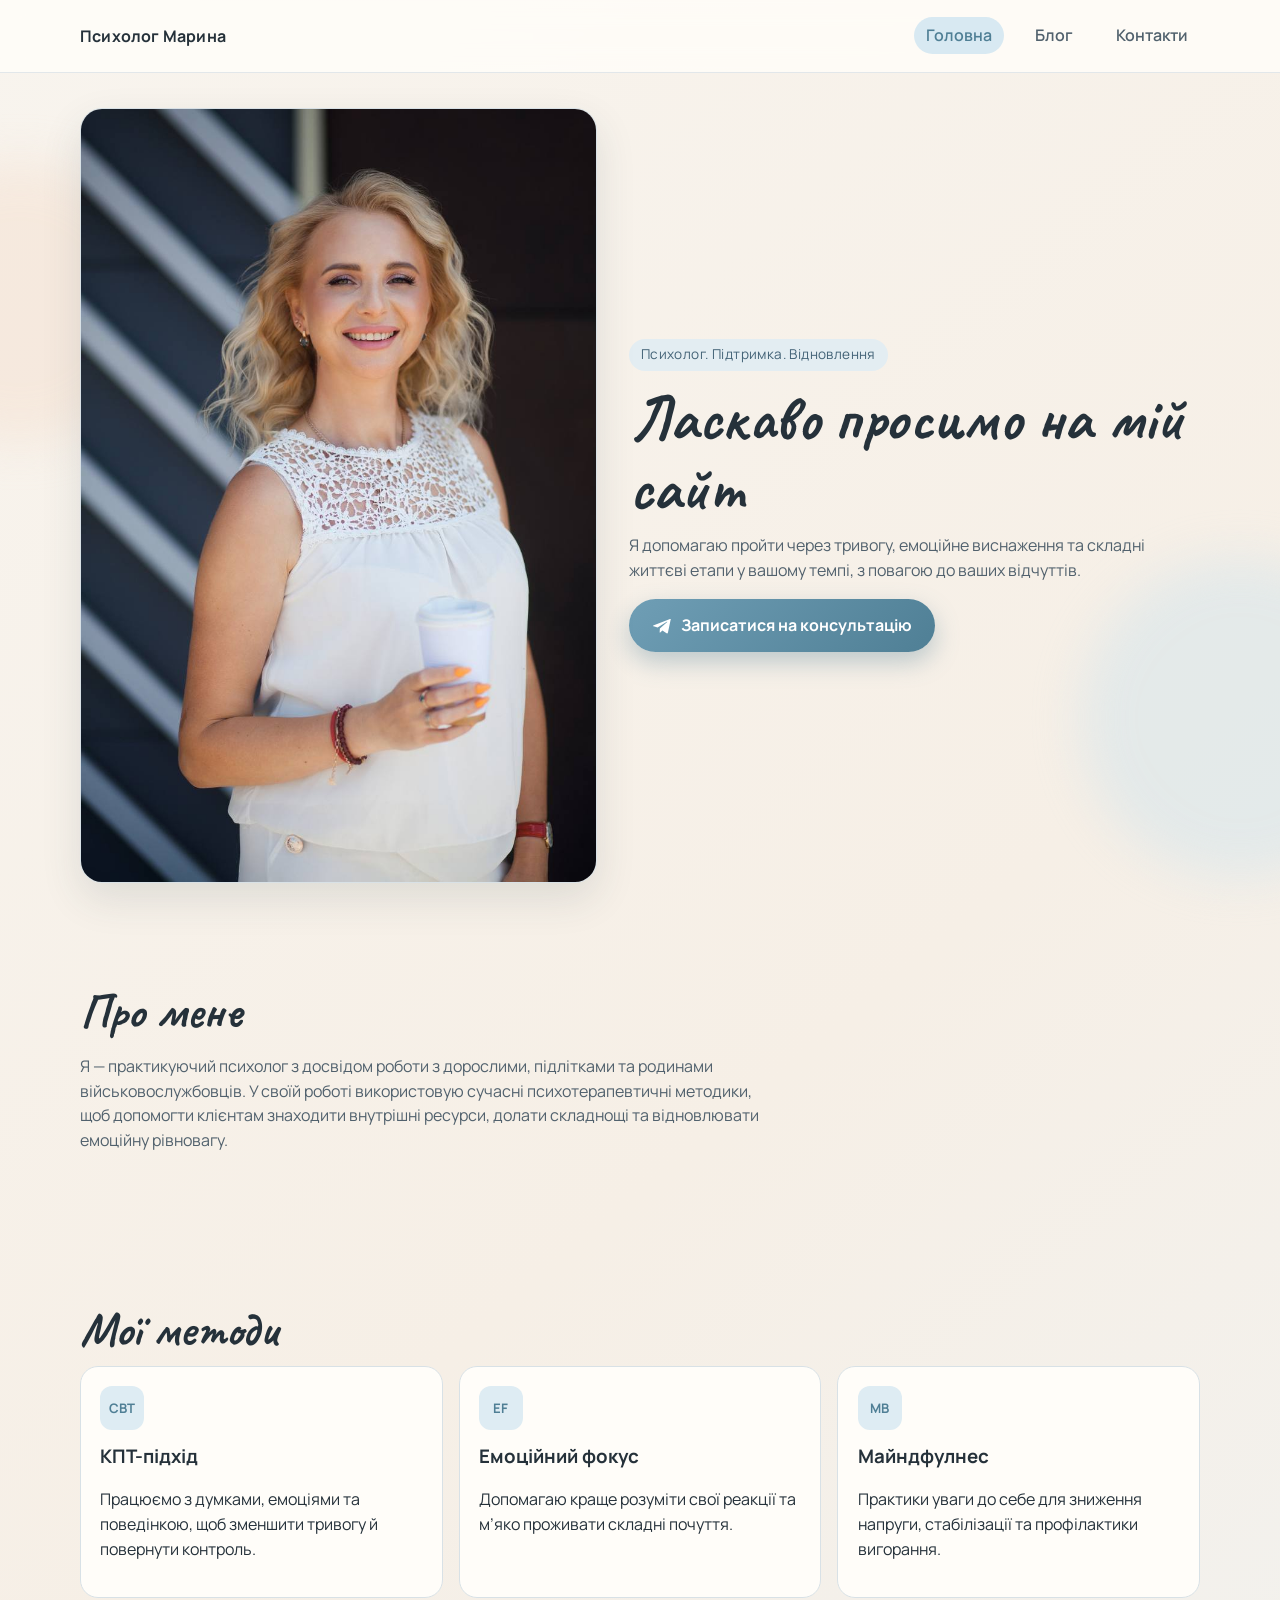
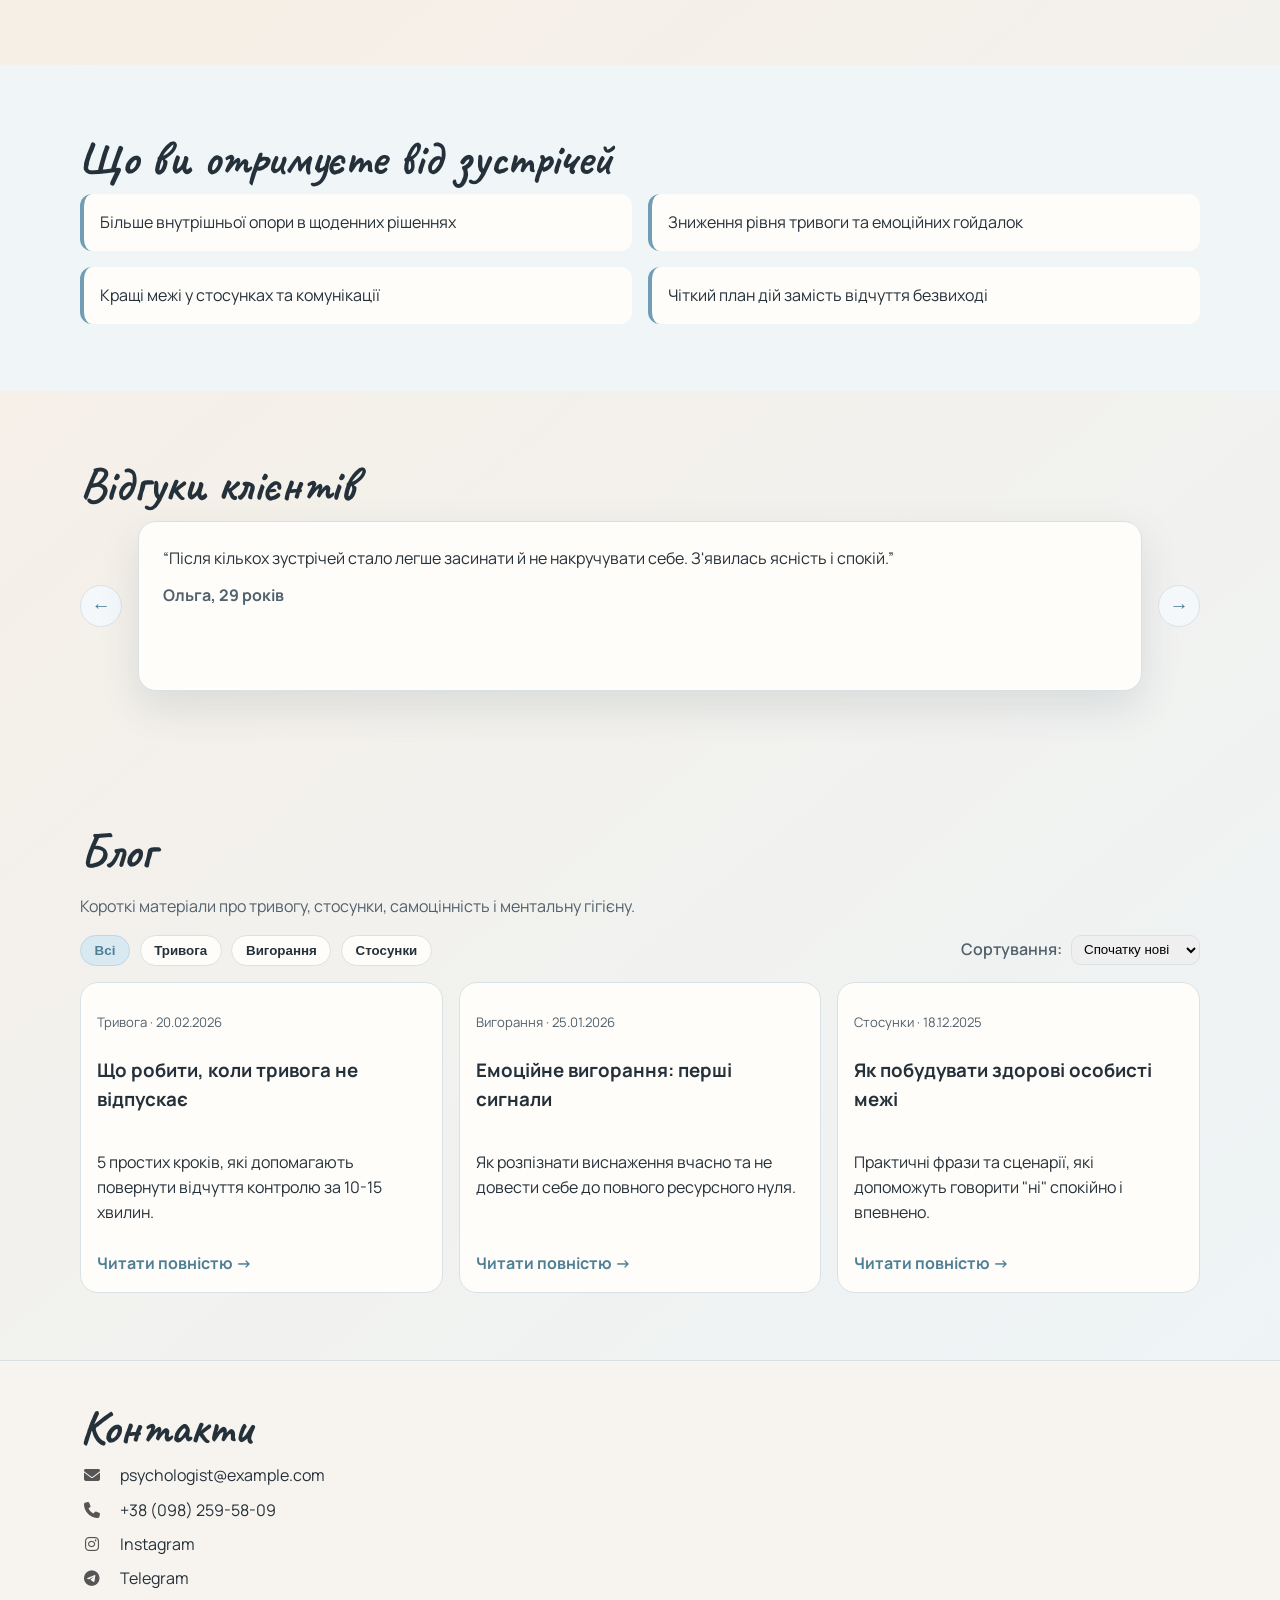
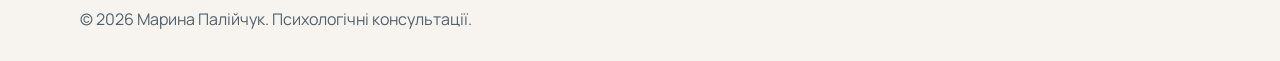
==== index.html @ 4919937b "first commit" ====
<!DOCTYPE html>
<html lang="uk">

<head>
    <meta charset="UTF-8" />
    <meta name="viewport" content="width=device-width, initial-scale=1.0" />
    <title>Психолог Марина Палійчук | Консультації онлайн та офлайн</title>
    <meta name="description"
        content="Сучасний сайт психолога: індивідуальні консультації, підтримка в тривозі, стресі та вигоранні. Делікатний підхід, безпека, результат." />
    <meta name="keywords"
        content="психолог, консультація психолога, психотерапія, тривога, стрес, вигорання, відносини, блог психолога" />
    <meta name="author" content="Марина Палійчук" />
    <meta property="og:title" content="Психолог Марина Палійчук" />
    <meta property="og:description" content="Психологічна підтримка з фокусом на довіру, комфорт і реальні зміни." />
    <meta property="og:type" content="website" />
    <link rel="preconnect" href="https://fonts.googleapis.com" />
    <link rel="preconnect" href="https://fonts.gstatic.com" crossorigin />
    <link
        href="https://fonts.googleapis.com/css2?family=Caveat:wght@600;700&family=Manrope:wght@400;500;600;700&display=swap"
        rel="stylesheet" />
    <link rel="stylesheet" href="./style.css" />
    <link rel="stylesheet" href="https://cdnjs.cloudflare.com/ajax/libs/font-awesome/6.5.0/css/all.min.css">
</head>

<body>
    <div class="bg-orb bg-orb-left" aria-hidden="true"></div>
    <div class="bg-orb bg-orb-right" aria-hidden="true"></div>

    <header class="navbar" id="top">
        <div class="container nav-inner">
            <a class="brand" href="#home">Психолог Марина</a>
            <nav aria-label="Головна навігація">
                <ul class="nav-links">
                    <li><a href="#home" class="nav-link active">Головна</a></li>
                    <li><a href="#blog" class="nav-link">Блог</a></li>
                    <li><a href="#contacts" class="nav-link">Контакти</a></li>
                </ul>
            </nav>
        </div>
    </header>

    <main>
        <section class="hero container" id="home">
            <div class="hero-photo reveal">
                <img src="./assets/psychologist-portrait.jpg" alt="Психолог Палійчук Марина" />
            </div>

            <div class="hero-text">
                <p class="hero-label">Психолог. Підтримка. Відновлення</p>
                <h1 class="fade-in">Ласкаво просимо на мій сайт</h1>
                <p class="hero-subtitle fade-in-delay">
                    Я допомагаю пройти через тривогу, емоційне виснаження та складні життєві етапи
                    у вашому темпі, з повагою до ваших відчуттів.
                </p>
                <a class="btn btn-primary" href="https://t.me/your_telegram" target="_blank" rel="noopener noreferrer">
                    <span class="icon" aria-hidden="true">
                        <svg viewBox="0 0 24 24" fill="none" xmlns="http://www.w3.org/2000/svg">
                            <path
                                d="M21.6 4.3L18.5 19.1C18.3 20.1 17.7 20.4 16.9 20L12.5 16.8L10.4 18.8C10.2 19 9.9 19.2 9.4 19.2L9.7 14.8L17.7 7.6C18 7.3 17.6 7.1 17.2 7.4L7.2 13.7L2.9 12.4C2 12.1 2 11.5 3.1 11.1L20.1 4.5C20.9 4.2 21.6 4.6 21.6 4.3Z"
                                fill="currentColor" />
                        </svg>
                    </span>
                    Записатися на консультацію
                </a>
            </div>
        </section>

        <section class="section container reveal" id="about">
            <div class="section-heading">
                <h2>Про мене</h2>
                <p>
                    Я — практикуючий психолог з досвідом роботи з дорослими, підлітками та родинами військовослужбовців.
                    У своїй роботі використовую сучасні психотерапевтичні методики, щоб допомогти клієнтам знаходити
                    внутрішні ресурси, долати складнощі та відновлювати емоційну рівновагу.
                </p>
            </div>
        </section>

        <section class="section container reveal" id="methods">
            <div class="section-heading">
                <h2>Мої методи</h2>
            </div>
            <div class="methods-grid">
                <article class="method-card">
                    <div class="method-icon" aria-hidden="true">CBT</div>
                    <h3>КПТ-підхід</h3>
                    <p>Працюємо з думками, емоціями та поведінкою, щоб зменшити тривогу й повернути контроль.</p>
                </article>
                <article class="method-card">
                    <div class="method-icon" aria-hidden="true">EF</div>
                    <h3>Емоційний фокус</h3>
                    <p>Допомагаю краще розуміти свої реакції та м’яко проживати складні почуття.</p>
                </article>
                <article class="method-card">
                    <div class="method-icon" aria-hidden="true">MB</div>
                    <h3>Майндфулнес</h3>
                    <p>Практики уваги до себе для зниження напруги, стабілізації та профілактики вигорання.</p>
                </article>
            </div>
        </section>

        <section class="section section-muted" id="benefits">
            <div class="container reveal">
                <div class="section-heading">
                    <h2>Що ви отримуєте від зустрічей</h2>
                </div>
                <div class="benefits-grid">
                    <article class="benefit-item">Більше внутрішньої опори в щоденних рішеннях</article>
                    <article class="benefit-item">Зниження рівня тривоги та емоційних гойдалок</article>
                    <article class="benefit-item">Кращі межі у стосунках та комунікації</article>
                    <article class="benefit-item">Чіткий план дій замість відчуття безвиході</article>
                </div>
            </div>
        </section>

        <section class="section container reveal" id="reviews">
            <div class="section-heading">
                <h2>Відгуки клієнтів</h2>
            </div>

            <div class="review-carousel" aria-live="polite">
                <button class="carousel-btn" id="prev-review" aria-label="Попередній відгук">←</button>

                <article class="review-card" id="review-card">
                    <p class="review-text" id="review-text"></p>
                    <p class="review-author" id="review-author"></p>
                </article>

                <button class="carousel-btn" id="next-review" aria-label="Наступний відгук">→</button>
            </div>
        </section>

        <section class="section container" id="blog">
            <div class="section-heading reveal">
                <h2>Блог</h2>
                <p>Короткі матеріали про тривогу, стосунки, самоцінність і ментальну гігієну.</p>
            </div>

            <div class="blog-controls reveal">
                <div class="filter-group" id="category-filters" aria-label="Фільтр категорій"></div>
                <label class="sort-label" for="sort-select">
                    Сортування:
                    <select id="sort-select">
                        <option value="newest">Спочатку нові</option>
                        <option value="oldest">Спочатку старі</option>
                        <option value="title">За назвою</option>
                    </select>
                </label>
            </div>

            <div class="blog-grid reveal" id="blog-list"></div>
        </section>
    </main>

    <footer class="footer" id="contacts">
        <div class="container footer-content">
            <h2>Контакти</h2>
            <ul class="contact-list">
                <li>
                    <span class="contact-icon"><i class="fa-solid fa-envelope"></i></span>
                    <a href="mailto:psychologist@example.com">psychologist@example.com</a>
                </li>
                <li>
                    <span class="contact-icon"><i class="fa-solid fa-phone"></i></span>
                    <a href="tel:+380982595809">+38 (098) 259-58-09</a>
                </li>
                <li>
                    <span class="contact-icon"><i class="fa-brands fa-instagram"></i></span>
                    <a href="https://www.instagram.com/psych_ology_and_me" target="_blank" rel="noopener noreferrer">Instagram</a>
                </li>
                <li>
                    <span class="contact-icon"><i class="fa-brands fa-telegram"></i></span>
                    <a href="https://t.me/psych_ology_and_me" target="_blank" rel="noopener noreferrer">Telegram</a>
                </li>
            </ul>
            <p class="footer-note">© 2026 Марина Палійчук. Психологічні консультації.</p>
        </div>
    </footer>

    <script src="./script.js"></script>
</body>

</html>
---- style.css ----
:root {
    --bg: #f8f4ee;
    --surface: #fffdf9;
    --surface-muted: #f0f5f7;
    --text: #25313a;
    --text-soft: #51616d;
    --accent: #6f9eb5;
    --accent-dark: #4f7f95;
    --line: #d8e1e6;
    --shadow: 0 16px 40px rgba(39, 64, 78, 0.12);
}

* {
    box-sizing: border-box;
}

html {
    scroll-behavior: smooth;
}

body {
    margin: 0;
    color: var(--text);
    font-family: "Manrope", "Segoe UI", sans-serif;
    background: linear-gradient(140deg, #f8f4ee 0%, #f6efe6 40%, #edf4f8 100%);
    line-height: 1.55;
    overflow-x: hidden;
}

.bg-orb {
    position: fixed;
    border-radius: 50%;
    filter: blur(24px);
    opacity: 0.42;
    z-index: -1;
}

.bg-orb-left {
    width: 280px;
    height: 280px;
    left: -120px;
    top: 18%;
    background: #f4dcca;
}

.bg-orb-right {
    width: 320px;
    height: 320px;
    right: -120px;
    top: 62%;
    background: #cbe2ee;
}

.container {
    width: min(1120px, 92%);
    margin: 0 auto;
}

.navbar {
    position: sticky;
    top: 0;
    z-index: 20;
    background: rgba(255, 253, 249, 0.86);
    backdrop-filter: blur(12px);
    border-bottom: 1px solid rgba(216, 225, 230, 0.75);
}

.nav-inner {
    display: flex;
    justify-content: space-between;
    align-items: center;
    min-height: 72px;
}

.brand {
    text-decoration: none;
    color: var(--text);
    font-weight: 700;
    letter-spacing: 0.2px;
}

.nav-links {
    list-style: none;
    display: flex;
    gap: 1.2rem;
    margin: 0;
    padding: 0;
}

.nav-link {
    text-decoration: none;
    color: var(--text-soft);
    font-weight: 600;
    padding: 0.45rem 0.75rem;
    border-radius: 999px;
    transition: background-color 0.25s ease, color 0.25s ease;
}

.nav-link:hover,
.nav-link.active {
    background: #d8e9f2;
    color: var(--accent-dark);
}

.hero {
    display: grid;
    grid-template-columns: 0.95fr 1.05fr;
    gap: 2rem;
    align-items: center;
    min-height: calc(100vh - 72px);
    padding-block: 2.2rem;
}

.hero-photo {
    background: var(--surface);
    border: 1px solid var(--line);
    border-radius: 22px;
    box-shadow: var(--shadow);
    overflow: hidden;
}

.hero-photo img {
    width: 100%;
    height: auto;
    display: block;
}

.hero-label {
    display: inline-block;
    margin: 0;
    padding: 0.35rem 0.75rem;
    border-radius: 999px;
    font-size: 0.85rem;
    letter-spacing: 0.03em;
    background: #e3edf2;
    color: #436377;
}

h1,
h2,
h3 {
    margin-block: 0 0.6rem;
}

h1,
h2 {
    font-family: "Caveat", "Segoe Script", cursive;
    line-height: 1.1;
}

h1 {
    margin-top: 0.75rem;
    font-size: clamp(2rem, 5.4vw, 4rem);
}

h2 {
    font-size: clamp(1.9rem, 4.6vw, 3rem);
}

.hero-subtitle {
    margin-top: 0;
    color: var(--text-soft);
    max-width: 60ch;
}

.btn {
    display: inline-flex;
    align-items: center;
    gap: 0.5rem;
    border: none;
    border-radius: 999px;
    text-decoration: none;
    font-weight: 700;
    padding: 0.9rem 1.4rem;
    transition: transform 0.2s ease, box-shadow 0.2s ease;
}

.btn .icon {
    width: 22px;
    height: 22px;
}

.btn .icon svg {
    width: 100%;
    height: 100%;
}

.btn-primary {
    color: #fff;
    background: linear-gradient(135deg, var(--accent), var(--accent-dark));
    box-shadow: 0 10px 24px rgba(79, 127, 149, 0.35);
}

.btn:hover {
    transform: translateY(-2px);
}

.section {
    padding: 4.2rem 0;
}

.section-muted {
    background: var(--surface-muted);
}

.section-heading p {
    color: var(--text-soft);
    max-width: 70ch;
}

.methods-grid,
.benefits-grid,
.blog-grid {
    display: grid;
    gap: 1rem;
}

.methods-grid {
    grid-template-columns: repeat(3, minmax(0, 1fr));
}

.method-card {
    background: var(--surface);
    border: 1px solid var(--line);
    border-radius: 18px;
    padding: 1.2rem;
}

.method-icon {
    width: 44px;
    height: 44px;
    border-radius: 12px;
    display: grid;
    place-content: center;
    margin-bottom: 0.75rem;
    font-weight: 700;
    font-size: 0.82rem;
    color: var(--accent-dark);
    background: #deecf3;
}

.benefits-grid {
    grid-template-columns: repeat(2, minmax(0, 1fr));
}

.benefit-item {
    background: var(--surface);
    border-left: 4px solid var(--accent);
    border-radius: 12px;
    padding: 1rem;
}

.review-carousel {
    display: grid;
    grid-template-columns: auto 1fr auto;
    align-items: center;
    gap: 1rem;
}

.review-card {
    border: 1px solid var(--line);
    background: var(--surface);
    border-radius: 18px;
    padding: 1.5rem;
    min-height: 170px;
    box-shadow: var(--shadow);
}

.review-text {
    margin: 0;
    color: var(--text);
}

.review-author {
    margin: 0.8rem 0 0;
    color: var(--text-soft);
    font-weight: 700;
}

.carousel-btn {
    width: 42px;
    height: 42px;
    border-radius: 50%;
    border: 1px solid var(--line);
    background: #f4f8fb;
    color: var(--accent-dark);
    font-size: 1.2rem;
    cursor: pointer;
}

.blog-controls {
    display: flex;
    justify-content: space-between;
    gap: 1rem;
    flex-wrap: wrap;
    margin-bottom: 1rem;
}

.filter-group {
    display: flex;
    gap: 0.6rem;
    flex-wrap: wrap;
}

.filter-btn {
    border: 1px solid var(--line);
    background: var(--surface);
    color: var(--text);
    border-radius: 999px;
    padding: 0.45rem 0.85rem;
    font-weight: 600;
    cursor: pointer;
}

.filter-btn.active {
    background: #d8e9f2;
    color: var(--accent-dark);
    border-color: #bdd7e4;
}

.sort-label {
    color: var(--text-soft);
    font-weight: 600;
}

.sort-label select {
    margin-left: 0.4rem;
    border-radius: 10px;
    border: 1px solid var(--line);
    padding: 0.35rem 0.5rem;
}

.blog-grid {
    grid-template-columns: repeat(3, minmax(0, 1fr));
}

.blog-card {
    display: flex;
    flex-direction: column;
    gap: 0.65rem;
    background: var(--surface);
    border: 1px solid var(--line);
    border-radius: 18px;
    padding: 1rem;
    min-height: 215px;
}

.blog-meta {
    font-size: 0.82rem;
    color: var(--text-soft);
}

.blog-card a {
    margin-top: auto;
    color: var(--accent-dark);
    text-decoration: none;
    font-weight: 700;
}

.article-card {
    background: var(--surface);
    border: 1px solid var(--line);
    border-radius: 22px;
    padding: clamp(1rem, 3vw, 2rem);
    box-shadow: var(--shadow);
}

.article-content p {
    margin: 0 0 1rem;
    color: var(--text);
}

.footer {
    border-top: 1px solid var(--line);
    background: #f7f4ef;
    padding: 2.5rem 0 1.8rem;
}

.footer-content h2 {
    margin-top: 0;
}

.contact-list {
    list-style: none;
    margin: 0;
    padding: 0;
    display: grid;
    gap: 0.6rem;
}

.contact-list li {
    display: flex;
    align-items: center;
    gap: 0.5rem;
}

.contact-list a {
    color: var(--text);
    text-decoration: none;
}

.contact-icon {
    color: var(--accent-dark);
    width: 1rem;
    text-align: center;
}

.footer-note {
    margin-bottom: 0;
    margin-top: 1rem;
    color: var(--text-soft);
}

.reveal {
    opacity: 0;
    transform: translateY(22px);
    transition: opacity 0.7s ease, transform 0.7s ease;
}

.reveal.visible {
    opacity: 1;
    transform: translateY(0);
}

.fade-in {
    opacity: 0;
    animation: fadeIn 0.9s ease forwards;
}

.fade-in-delay {
    opacity: 0;
    animation: fadeIn 0.9s ease 0.2s forwards;
}

.contact-icon {
    width: 24px;
    display: inline-block;
    margin-right: 8px;
    color: #555;
}

@keyframes fadeIn {
    from {
        opacity: 0;
        transform: translateY(18px);
    }

    to {
        opacity: 1;
        transform: translateY(0);
    }
}

@media (max-width: 980px) {
    .hero {
        grid-template-columns: 1fr;
        min-height: auto;
        padding-top: 1.4rem;
    }

    .methods-grid,
    .blog-grid {
        grid-template-columns: repeat(2, minmax(0, 1fr));
    }
}

@media (max-width: 680px) {
    .nav-inner {
        flex-direction: column;
        justify-content: center;
        gap: 0.5rem;
        padding: 0.6rem 0;
    }

    .hero {
        gap: 1.2rem;
    }

    .section {
        padding: 3.3rem 0;
    }

    .methods-grid,
    .benefits-grid,
    .blog-grid {
        grid-template-columns: 1fr;
    }

    .review-carousel {
        grid-template-columns: 1fr;
    }

    .carousel-btn {
        justify-self: center;
    }
}
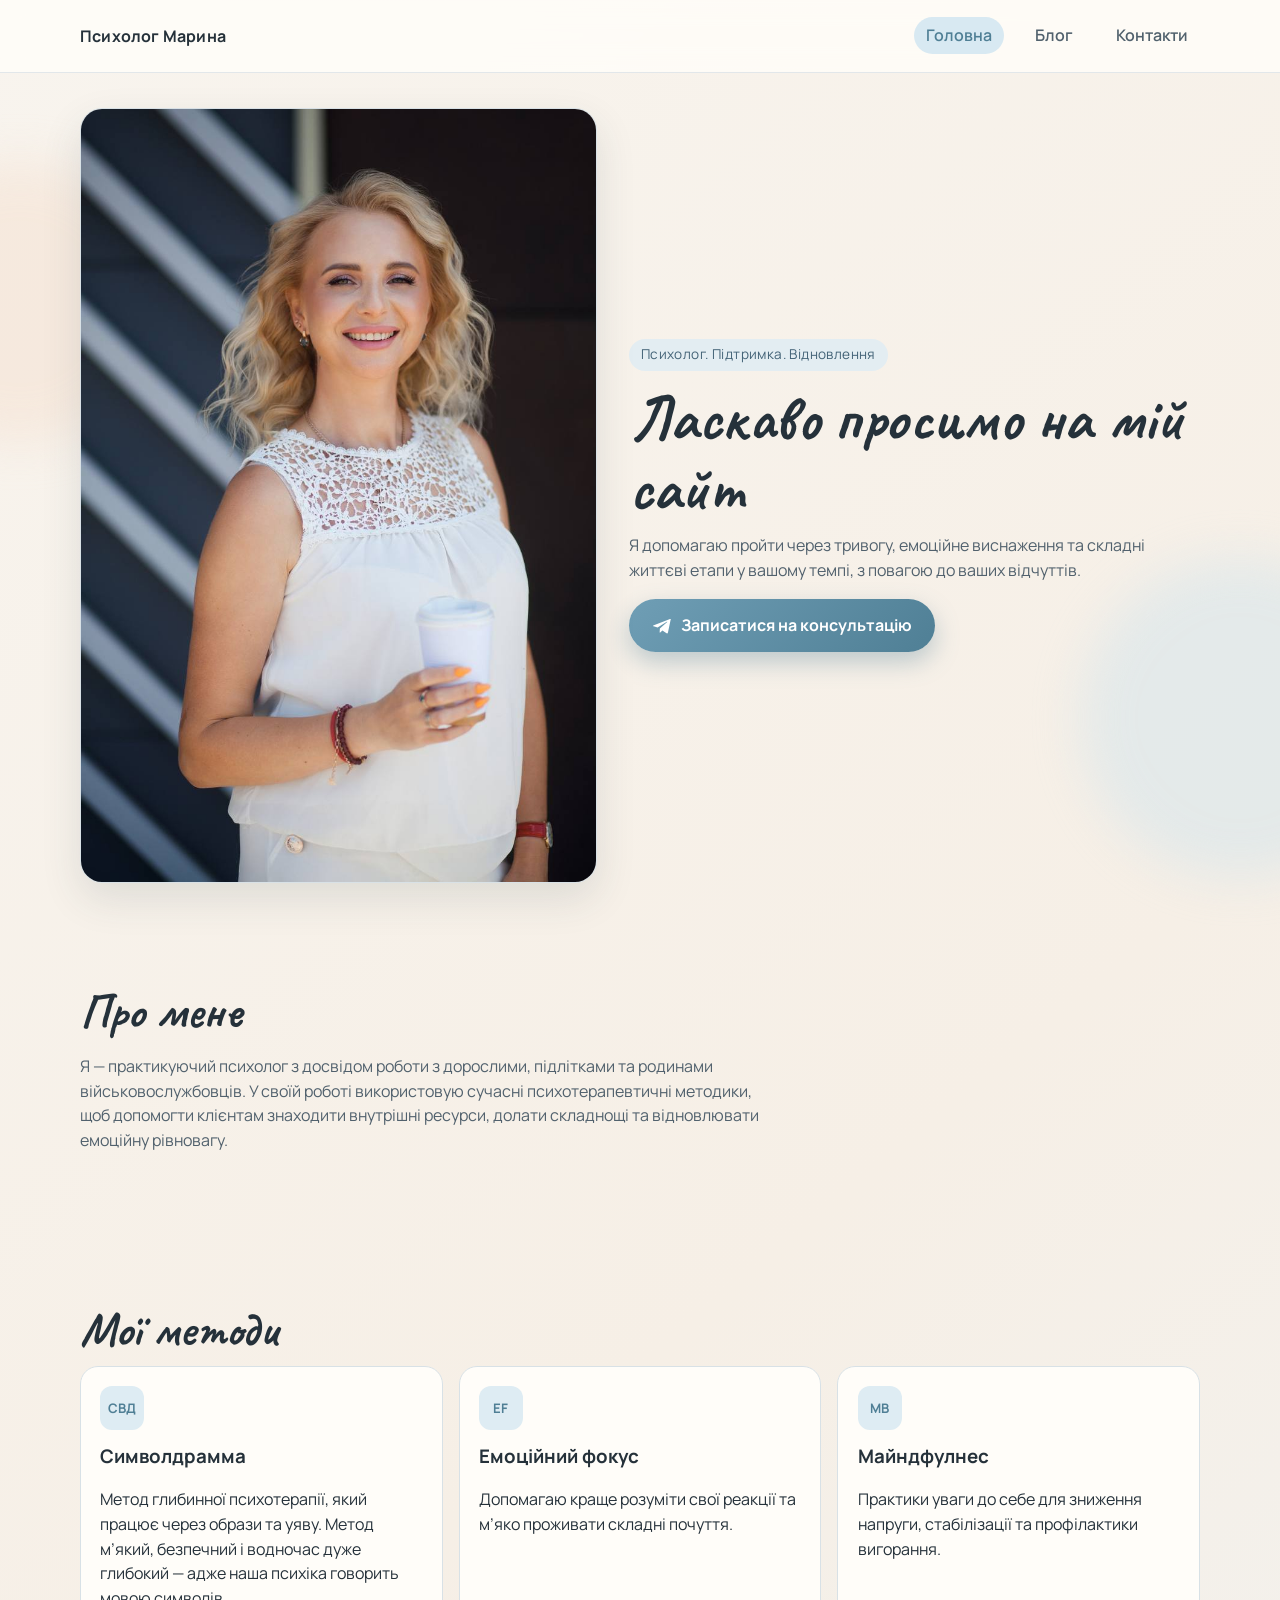
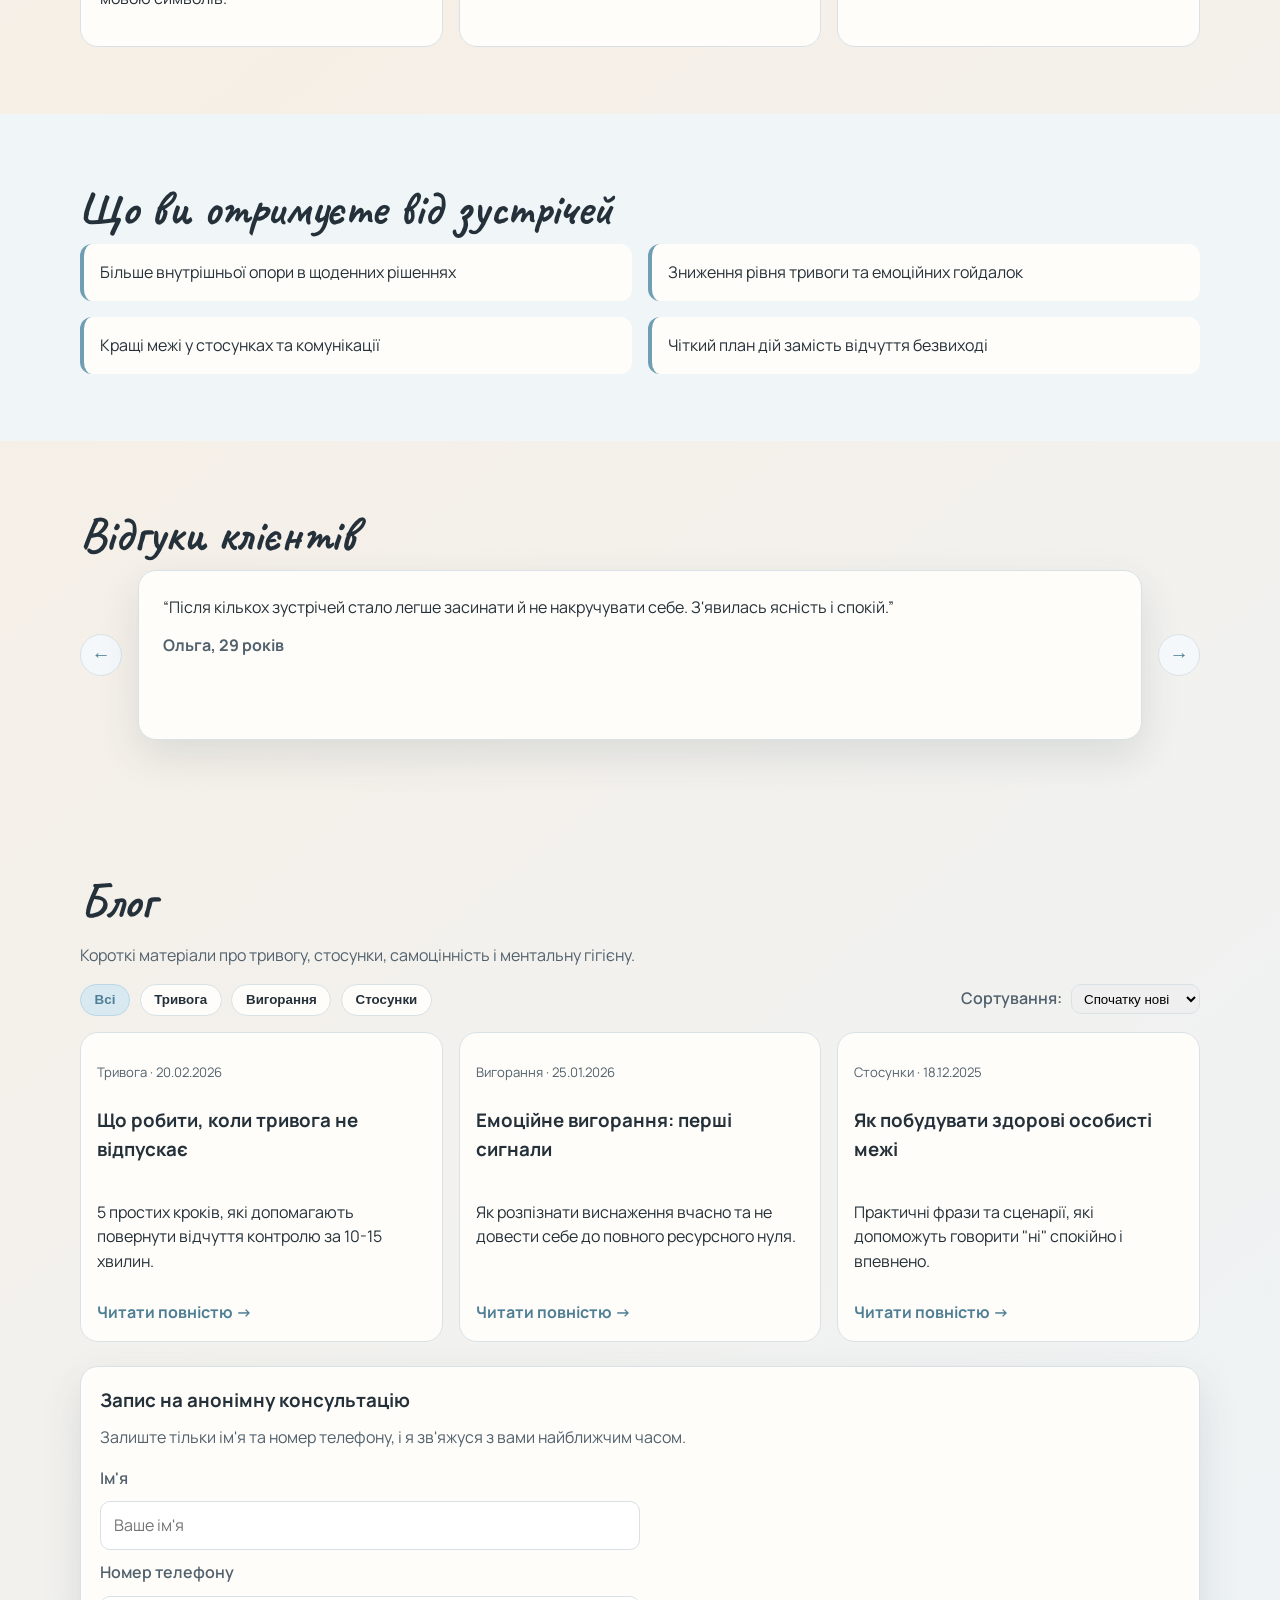
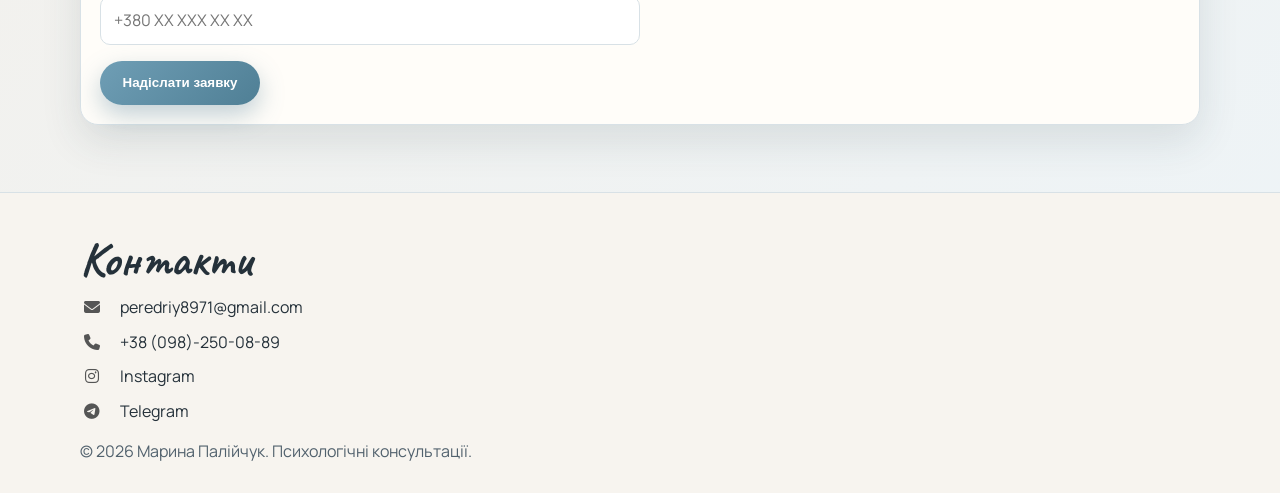
==== commit ba1b3983: "contact form added" ====
--- a/index.html
+++ b/index.html
@@ -52,7 +52,7 @@
                     Я допомагаю пройти через тривогу, емоційне виснаження та складні життєві етапи
                     у вашому темпі, з повагою до ваших відчуттів.
                 </p>
-                <a class="btn btn-primary" href="https://t.me/your_telegram" target="_blank" rel="noopener noreferrer">
+                <a class="btn btn-primary" href="https://t.me/psych_ology_and_me" target="_blank" rel="noopener noreferrer">
                     <span class="icon" aria-hidden="true">
                         <svg viewBox="0 0 24 24" fill="none" xmlns="http://www.w3.org/2000/svg">
                             <path
@@ -82,9 +82,10 @@
             </div>
             <div class="methods-grid">
                 <article class="method-card">
-                    <div class="method-icon" aria-hidden="true">CBT</div>
-                    <h3>КПТ-підхід</h3>
-                    <p>Працюємо з думками, емоціями та поведінкою, щоб зменшити тривогу й повернути контроль.</p>
+                    <div class="method-icon" aria-hidden="true">CBД</div>
+                    <h3>Символдрамма</h3>
+                    <p>Метод глибинної психотерапії, який працює через образи та уяву.
+Метод м’який, безпечний і водночас дуже глибокий — адже наша психіка говорить мовою символів.</p>
                 </article>
                 <article class="method-card">
                     <div class="method-icon" aria-hidden="true">EF</div>
@@ -149,6 +150,20 @@
             </div>
 
             <div class="blog-grid reveal" id="blog-list"></div>
+
+            <section class="anonymous-form reveal" id="anonymous-consultation" aria-labelledby="anonymous-title">
+                <h3 id="anonymous-title">Запис на анонімну консультацію</h3>
+                <p>Залиште тільки ім'я та номер телефону, і я зв'яжуся з вами найближчим часом.</p>
+                <form class="consultation-form" autocomplete="on">
+                    <label for="client-name">Ім'я</label>
+                    <input id="client-name" name="name" type="text" required maxlength="60" placeholder="Ваше ім'я" />
+
+                    <label for="client-phone">Номер телефону</label>
+                    <input id="client-phone" name="phone" type="tel" required maxlength="20" placeholder="+380 XX XXX XX XX" />
+
+                    <button class="btn btn-primary" type="submit">Надіслати заявку</button>
+                </form>
+            </section>
         </section>
     </main>
 
@@ -158,11 +173,11 @@
             <ul class="contact-list">
                 <li>
                     <span class="contact-icon"><i class="fa-solid fa-envelope"></i></span>
-                    <a href="mailto:psychologist@example.com">psychologist@example.com</a>
+                    <a href="mailto:peredriy8971@gmail.com">peredriy8971@gmail.com</a>
                 </li>
                 <li>
                     <span class="contact-icon"><i class="fa-solid fa-phone"></i></span>
-                    <a href="tel:+380982595809">+38 (098) 259-58-09</a>
+                    <a href="tel:+380982500889">+38 (098)-250-08-89</a>
                 </li>
                 <li>
                     <span class="contact-icon"><i class="fa-brands fa-instagram"></i></span>
--- a/style.css
+++ b/style.css
@@ -357,6 +357,46 @@
     font-weight: 700;
 }
 
+.anonymous-form {
+    margin-top: 1.5rem;
+    padding: 1.2rem;
+    background: var(--surface);
+    border: 1px solid var(--line);
+    border-radius: 18px;
+    box-shadow: var(--shadow);
+}
+
+.anonymous-form p {
+    margin-top: 0;
+    color: var(--text-soft);
+}
+
+.consultation-form {
+    display: grid;
+    gap: 0.65rem;
+    max-width: 540px;
+}
+
+.consultation-form label {
+    font-weight: 600;
+    color: var(--text-soft);
+}
+
+.consultation-form input {
+    width: 100%;
+    border: 1px solid var(--line);
+    border-radius: 10px;
+    padding: 0.7rem 0.8rem;
+    font: inherit;
+    color: var(--text);
+    background: #fff;
+}
+
+.consultation-form button {
+    width: fit-content;
+    margin-top: 0.35rem;
+}
+
 .article-card {
     background: var(--surface);
     border: 1px solid var(--line);
